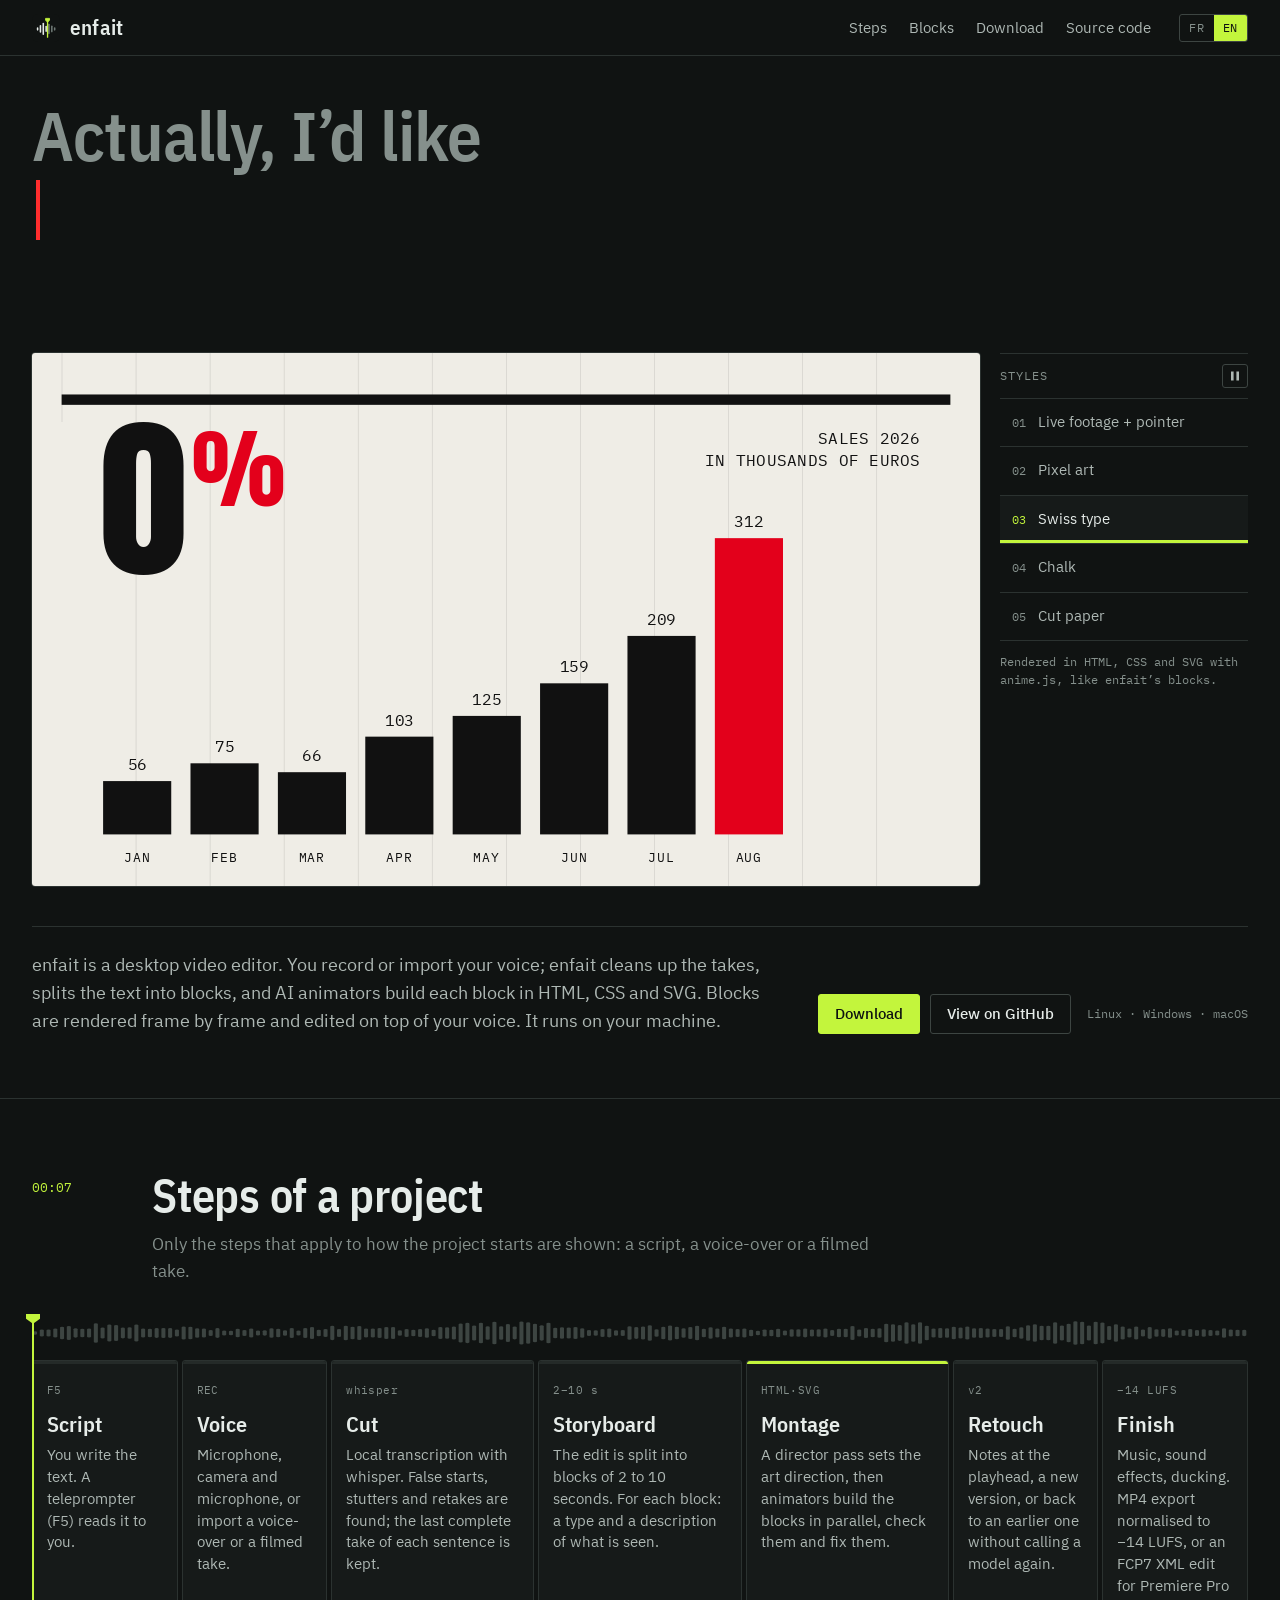
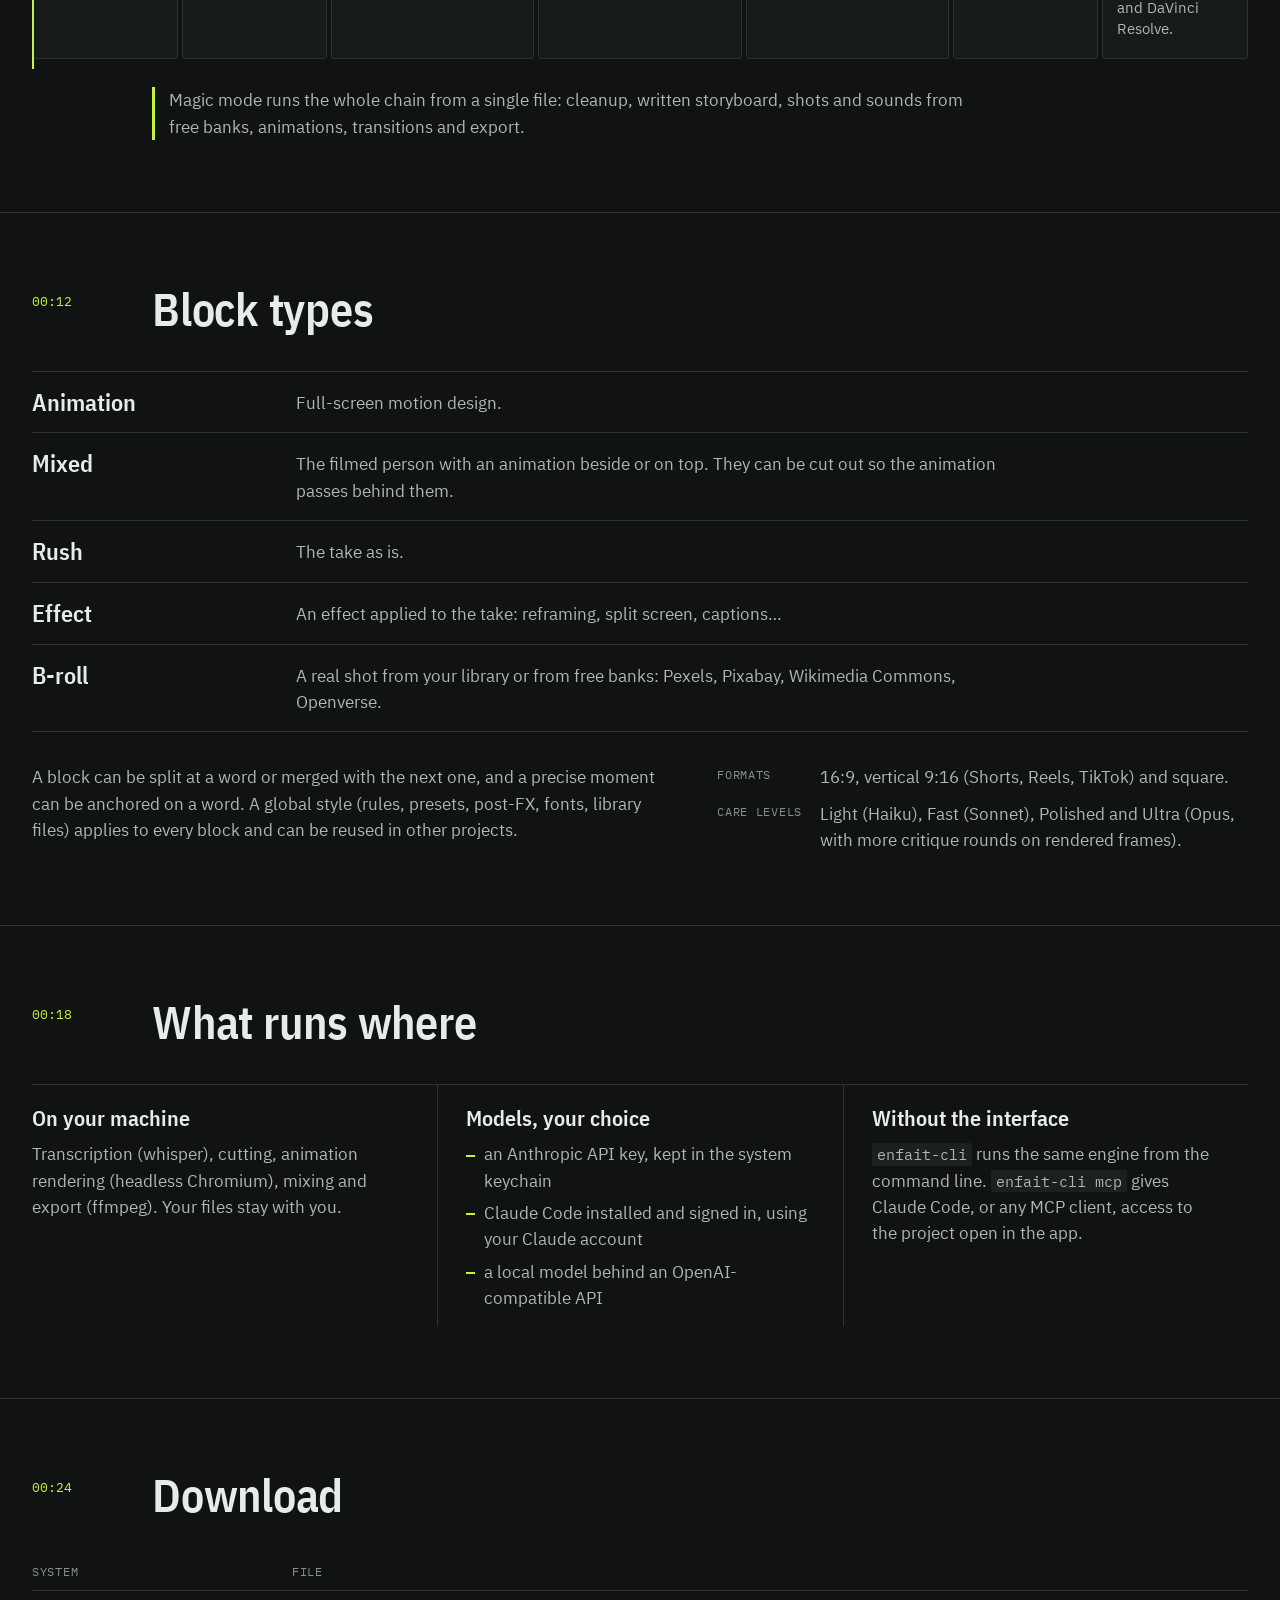
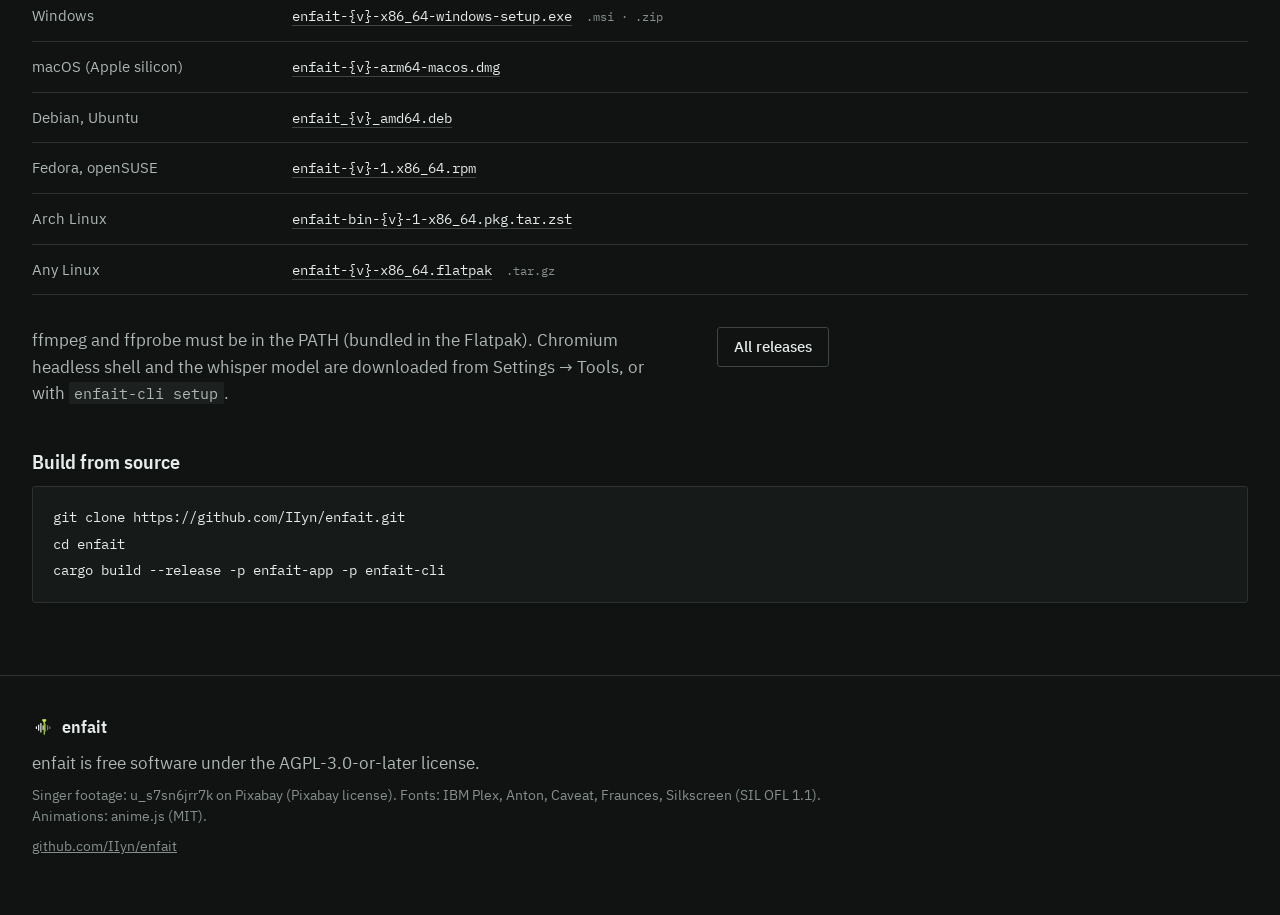
==== index.html @ 0bcc73df "website" ====
<!doctype html>
<html lang="fr">
<head>
  <meta charset="utf-8">
  <meta name="viewport" content="width=device-width, initial-scale=1">
  <title data-i18n="meta.title">enfait · montage vidéo et motion design sur votre machine</title>
  <meta name="description" data-i18n-attr="content:meta.desc" content="enfait est un logiciel de montage libre : il nettoie vos prises, découpe votre voix en blocs et fait animer chaque bloc en HTML, CSS et SVG. Linux, Windows, macOS.">
  <meta name="theme-color" content="#101312">
  <meta property="og:title" content="enfait">
  <meta property="og:image" content="media/singer.jpg">
  <link rel="icon" href="favicon.svg" type="image/svg+xml">
  <link rel="preload" href="fonts/IBMPlexSansCondensed-SemiBold.woff2" as="font" type="font/woff2" crossorigin>
  <link rel="stylesheet" href="css/site.css">
</head>
<body>
  <header class="top">
    <a class="brand" href="#">
      <img src="icon.svg" alt="" width="28" height="28">
      <span>enfait</span>
    </a>
    <nav class="nav">
      <a href="#etapes" data-i18n="nav.steps">Étapes</a>
      <a href="#blocs" data-i18n="nav.blocks">Blocs</a>
      <a href="#telecharger" data-i18n="nav.install">Télécharger</a>
      <a href="https://github.com/IIyn/enfait" data-i18n="nav.source">Code source</a>
    </nav>
    <div class="lang" role="group" aria-label="Langue / Language">
      <button type="button" data-lang="fr">FR</button>
      <button type="button" data-lang="en">EN</button>
    </div>
  </header>

  <main>
    <section class="hero">
      <h1 class="ask">
        <span class="ask-lead" data-i18n="hero.lead">En fait je voudrais</span>
        <span class="ask-wish" aria-live="polite"><span class="wish-text">une souris qui clique sur le micro de la chanteuse</span><span class="caret" aria-hidden="true"></span></span>
      </h1>

      <div class="deck">
        <div class="stage" data-scene="0">
          <div class="frame"></div>
        </div>
        <div class="side">
          <div class="side-head">
            <span data-i18n="hero.styles">Styles</span>
            <button type="button" class="pause" aria-pressed="false" data-i18n-attr="aria-label:a11y.pause" aria-label="Mettre en pause le défilement">
              <svg viewBox="0 0 12 12" width="12" height="12" aria-hidden="true"><rect class="i-pause" x="2" y="1.5" width="2.6" height="9"/><rect class="i-pause" x="7.4" y="1.5" width="2.6" height="9"/><path class="i-play" d="M3 1.5v9l7.5-4.5z"/></svg>
            </button>
          </div>
          <ol class="styles">
            <li><button type="button" data-i="0"><span class="n">01</span><span class="name" data-i18n="s.0">Prise réelle + curseur</span><span class="bar"><i></i></span></button></li>
            <li><button type="button" data-i="1"><span class="n">02</span><span class="name" data-i18n="s.1">Pixel art</span><span class="bar"><i></i></span></button></li>
            <li><button type="button" data-i="2"><span class="n">03</span><span class="name" data-i18n="s.2">Typo suisse</span><span class="bar"><i></i></span></button></li>
            <li><button type="button" data-i="3"><span class="n">04</span><span class="name" data-i18n="s.3">Craie</span><span class="bar"><i></i></span></button></li>
            <li><button type="button" data-i="4"><span class="n">05</span><span class="name" data-i18n="s.4">Papier découpé</span><span class="bar"><i></i></span></button></li>
          </ol>
          <p class="credit" data-i18n="hero.credit1">Vidéo : u_s7sn6jrr7k, Pixabay. Curseur et effets en HTML/SVG.</p>
        </div>
      </div>

      <div class="intro">
        <p data-i18n="hero.about">enfait est un logiciel de montage vidéo pour ordinateur. Vous enregistrez ou importez votre voix ; enfait nettoie les prises, découpe le texte en blocs, et des animateurs IA construisent chaque bloc en HTML, CSS et SVG. Le rendu se fait image par image, puis tout est monté sur votre voix. Le logiciel tourne sur votre machine.</p>
        <div class="actions">
          <a class="btn btn-main" href="#telecharger" data-i18n="hero.get">Télécharger</a>
          <a class="btn" href="https://github.com/IIyn/enfait" data-i18n="hero.github">Voir sur GitHub</a>
          <span class="os">Linux · Windows · macOS</span>
        </div>
      </div>
    </section>

    <section class="sec" id="etapes">
      <header class="sec-head">
        <span class="tc">00:07</span>
        <h2 data-i18n="steps.title">Étapes d’un projet</h2>
        <p data-i18n="steps.note">Seules les étapes utiles selon le point de départ s’affichent : un texte, une voix off ou une prise filmée.</p>
      </header>
      <div class="track">
        <svg class="wave" preserveAspectRatio="none" aria-hidden="true"></svg>
        <div class="playhead" aria-hidden="true"></div>
        <ol class="clips">
          <li style="--w:2"><span class="k">F5</span><h3 data-i18n="st.1.t">Texte</h3><p data-i18n="st.1.d">Vous écrivez le texte. Un prompteur (F5) vous le lit.</p></li>
          <li style="--w:2"><span class="k">REC</span><h3 data-i18n="st.2.t">Voix</h3><p data-i18n="st.2.d">Micro, caméra et micro, ou import d’une voix off ou d’une prise filmée.</p></li>
          <li style="--w:3"><span class="k">whisper</span><h3 data-i18n="st.3.t">Coupe</h3><p data-i18n="st.3.d">Transcription locale avec whisper. Faux départs, bégaiements et reprises sont repérés ; la dernière prise complète de chaque phrase est gardée.</p></li>
          <li style="--w:3"><span class="k">2–10 s</span><h3 data-i18n="st.4.t">Storyboard</h3><p data-i18n="st.4.d">Le montage est découpé en blocs de 2 à 10 secondes. Pour chaque bloc : un type et une description de ce qu’on voit.</p></li>
          <li style="--w:3"><span class="k">HTML·SVG</span><h3 data-i18n="st.5.t">Montage</h3><p data-i18n="st.5.d">Une passe de direction fixe la direction artistique, puis les animateurs créent les blocs en parallèle, les vérifient et les corrigent.</p></li>
          <li style="--w:2"><span class="k">v2</span><h3 data-i18n="st.6.t">Retouches</h3><p data-i18n="st.6.d">Notes à la tête de lecture, nouvelle version, ou retour à une version précédente sans rappeler de modèle.</p></li>
          <li style="--w:2"><span class="k">−14 LUFS</span><h3 data-i18n="st.7.t">Finition</h3><p data-i18n="st.7.d">Musique, bruitages, ducking. Export MP4 normalisé à −14 LUFS, ou XML FCP7 pour Premiere Pro et DaVinci Resolve.</p></li>
        </ol>
      </div>
      <p class="magic" data-i18n="steps.magic">Le mode magique enchaîne tout à partir d’un seul fichier : nettoyage, storyboard écrit, plans et sons de banques libres, animations, transitions et export.</p>
    </section>

    <section class="sec" id="blocs">
      <header class="sec-head">
        <span class="tc">00:12</span>
        <h2 data-i18n="blocks.title">Types de bloc</h2>
      </header>
      <dl class="rows">
        <div><dt data-i18n="bk.1.t">Animation</dt><dd data-i18n="bk.1.d">Motion design plein écran.</dd></div>
        <div><dt data-i18n="bk.2.t">Mixte</dt><dd data-i18n="bk.2.d">La personne filmée, avec une animation à côté ou par-dessus. Elle peut être détourée pour que l’animation passe derrière elle.</dd></div>
        <div><dt data-i18n="bk.3.t">Rush</dt><dd data-i18n="bk.3.d">La prise telle quelle.</dd></div>
        <div><dt data-i18n="bk.4.t">Effet</dt><dd data-i18n="bk.4.d">Un effet appliqué à la prise : recadrage, écran partagé, sous-titres…</dd></div>
        <div><dt data-i18n="bk.5.t">Plan d’illustration</dt><dd data-i18n="bk.5.d">Un vrai plan tiré de votre bibliothèque ou de banques libres : Pexels, Pixabay, Wikimedia Commons, Openverse.</dd></div>
      </dl>
      <div class="split">
        <p data-i18n="blocks.more">Un bloc se coupe sur un mot ou se fusionne avec le suivant, et un moment précis peut être ancré sur un mot. Un style global (règles, préréglages, post-FX, polices, fichiers de la bibliothèque) s’applique à tous les blocs et se réutilise dans d’autres projets.</p>
        <dl class="facts">
          <dt data-i18n="fmt.t">Formats</dt><dd data-i18n="fmt.d">16:9, vertical 9:16 (Shorts, Reels, TikTok) et carré.</dd>
          <dt data-i18n="care.t">Niveaux de soin</dt><dd data-i18n="care.d">Léger (Haiku), Rapide (Sonnet), Soigné et Ultra (Opus, avec plus de passes de critique sur les images rendues).</dd>
        </dl>
      </div>
    </section>

    <section class="sec" id="calcul">
      <header class="sec-head">
        <span class="tc">00:18</span>
        <h2 data-i18n="run.title">Ce qui tourne où</h2>
      </header>
      <div class="cols">
        <div>
          <h3 data-i18n="run.local.t">Sur votre machine</h3>
          <p data-i18n="run.local.d">Transcription (whisper), coupe, rendu des animations (Chromium headless), mixage et export (ffmpeg). Vos fichiers restent chez vous.</p>
        </div>
        <div>
          <h3 data-i18n="run.models.t">Modèles, au choix</h3>
          <ul class="dash">
            <li data-i18n="run.m1">une clé API Anthropic, rangée dans le trousseau du système</li>
            <li data-i18n="run.m2">Claude Code installé et connecté, qui utilise votre compte Claude</li>
            <li data-i18n="run.m3">un modèle local derrière une API compatible OpenAI</li>
          </ul>
        </div>
        <div>
          <h3 data-i18n="run.cli.t">Sans interface</h3>
          <p data-i18n-html="run.cli.d"><code>enfait-cli</code> fait tourner le même moteur en ligne de commande. <code>enfait-cli mcp</code> donne à Claude Code, ou à tout client MCP, l’accès au projet ouvert dans l’application.</p>
        </div>
      </div>
    </section>

    <section class="sec" id="telecharger">
      <header class="sec-head">
        <span class="tc">00:24</span>
        <h2 data-i18n="install.title">Télécharger</h2>
        <p class="ver"></p>
      </header>
      <table class="dl">
        <thead><tr><th data-i18n="install.sys">Système</th><th data-i18n="install.file">Fichier</th></tr></thead>
        <tbody>
          <tr><td>Windows</td><td><a data-asset="enfait-{v}-x86_64-windows-setup.exe">enfait-{v}-x86_64-windows-setup.exe</a> <span class="alt">.msi · .zip</span></td></tr>
          <tr><td>macOS (Apple silicon)</td><td><a data-asset="enfait-{v}-arm64-macos.dmg">enfait-{v}-arm64-macos.dmg</a></td></tr>
          <tr><td>Debian, Ubuntu</td><td><a data-asset="enfait_{v}_amd64.deb">enfait_{v}_amd64.deb</a></td></tr>
          <tr><td>Fedora, openSUSE</td><td><a data-asset="enfait-{v}-1.x86_64.rpm">enfait-{v}-1.x86_64.rpm</a></td></tr>
          <tr><td>Arch Linux</td><td><a data-asset="enfait-bin-{v}-1-x86_64.pkg.tar.zst">enfait-bin-{v}-1-x86_64.pkg.tar.zst</a></td></tr>
          <tr><td data-i18n="install.any">Tout Linux</td><td><a data-asset="enfait-{v}-x86_64.flatpak">enfait-{v}-x86_64.flatpak</a> <span class="alt">.tar.gz</span></td></tr>
        </tbody>
      </table>
      <div class="split">
        <p data-i18n-html="install.req">Il faut ffmpeg et ffprobe dans le PATH (inclus dans le Flatpak). Chromium headless shell et le modèle whisper se téléchargent depuis Réglages → Outils, ou avec <code>enfait-cli setup</code>.</p>
        <a class="btn" href="https://github.com/IIyn/enfait/releases" data-i18n="install.all">Toutes les versions</a>
      </div>
      <h3 class="build" data-i18n="install.build">Compiler depuis les sources</h3>
      <pre class="code"><code>git clone https://github.com/IIyn/enfait.git
cd enfait
cargo build --release -p enfait-app -p enfait-cli</code></pre>
    </section>
  </main>

  <footer class="foot">
    <div class="foot-brand"><img src="icon.svg" alt="" width="22" height="22"> enfait</div>
    <p data-i18n="foot.license">enfait est un logiciel libre sous licence AGPL-3.0-or-later.</p>
    <p class="small" data-i18n="foot.credits">Vidéo de la chanteuse : u_s7sn6jrr7k sur Pixabay (licence Pixabay). Polices : IBM Plex, Anton, Caveat, Fraunces, Silkscreen (SIL OFL 1.1). Animations : anime.js (MIT).</p>
    <p class="small"><a href="https://github.com/IIyn/enfait">github.com/IIyn/enfait</a></p>
  </footer>

  <script src="vendor/anime/anime.umd.min.js"></script>
  <script src="js/i18n.js"></script>
  <script src="js/scenes.js"></script>
  <script src="js/site.js"></script>
</body>
</html>
---- css/site.css ----
@font-face { font-family: "Plex Cond"; src: url(../fonts/IBMPlexSansCondensed-SemiBold.woff2) format("woff2"); font-weight: 600; font-display: swap; }
@font-face { font-family: "Plex"; src: url(../fonts/IBMPlexSans-Regular.woff2) format("woff2"); font-weight: 400; font-display: swap; }
@font-face { font-family: "Plex"; src: url(../fonts/IBMPlexSans-Medium.woff2) format("woff2"); font-weight: 500; font-display: swap; }
@font-face { font-family: "Plex Mono"; src: url(../fonts/IBMPlexMono-Regular.woff2) format("woff2"); font-weight: 400; font-display: swap; }
@font-face { font-family: "Anton"; src: url(../fonts/Anton-Regular.woff2) format("woff2"); font-display: swap; }
@font-face { font-family: "Caveat"; src: url(../fonts/Caveat-Variable.woff2) format("woff2"); font-weight: 400 700; font-display: swap; }
@font-face { font-family: "Fraunces"; src: url(../fonts/Fraunces-VariableItalic.woff2) format("woff2"); font-style: italic; font-weight: 100 900; font-display: swap; }
@font-face { font-family: "Silkscreen"; src: url(../fonts/Silkscreen-Regular.woff2) format("woff2"); font-display: swap; }

:root {
  --bg: #101312;
  --bg-2: #161A19;
  --bg-3: #1C211F;
  --bg-4: #242A28;
  --line: #2B3230;
  --line-2: #3D4542;
  --tx: #E6ECE9;
  --tx-2: #AEB8B4;
  --tx-3: #85908C;
  --acc: #C3F53C;
  --on-acc: #0E1110;
  --gut: 32px;
  --max: 1360px;
  --hold: 7000ms;
  color-scheme: dark;
}

* { box-sizing: border-box; }
html { -webkit-text-size-adjust: 100%; scroll-behavior: smooth; }
@media (prefers-reduced-motion: reduce) { html { scroll-behavior: auto; } }
body {
  margin: 0;
  background: var(--bg);
  color: var(--tx);
  font: 400 17px/1.55 "Plex", system-ui, sans-serif;
  overflow-x: hidden;
}
a { color: inherit; }
code { font-family: "Plex Mono", ui-monospace, monospace; font-size: .9em; background: var(--bg-3); padding: .08em .35em; border-radius: 2px; }
h1, h2, h3 { margin: 0; font-weight: 600; }
::selection { background: var(--acc); color: var(--on-acc); }
:focus-visible { outline: 2px solid var(--acc); outline-offset: 2px; }

/* Top bar ------------------------------------------------------------ */
.top {
  position: sticky; top: 0; z-index: 20;
  display: flex; align-items: center; gap: 28px;
  height: 56px; padding: 0 var(--gut);
  background: var(--bg);
  border-bottom: 1px solid var(--line);
}
.brand { display: flex; align-items: center; gap: 10px; text-decoration: none; font: 600 21px/1 "Plex Cond", sans-serif; letter-spacing: .01em; }
.nav { display: flex; gap: 22px; margin-left: auto; }
.nav a { color: var(--tx-2); text-decoration: none; font-size: 15px; }
.nav a:hover { color: var(--tx); }
.lang { display: flex; border: 1px solid var(--line-2); border-radius: 3px; overflow: hidden; }
.lang button {
  font: 400 12px/1 "Plex Mono", monospace; letter-spacing: .06em;
  color: var(--tx-3); background: none; border: 0; padding: 7px 9px; cursor: pointer;
}
.lang button[aria-pressed="true"] { background: var(--acc); color: var(--on-acc); }

/* Hero --------------------------------------------------------------- */
.hero { max-width: var(--max); margin: 0 auto; padding: 44px var(--gut) 64px; }
.ask {
  --fs: clamp(34px, 5.4vw, 80px);
  font: 600 var(--fs)/1.02 "Plex Cond", sans-serif;
  letter-spacing: -.012em;
  margin-bottom: 30px;
}
.ask-lead { display: block; color: var(--tx-3); }
.ask-wish { display: block; height: calc(var(--fs) * 2.2); max-width: 22em; }
.caret {
  display: inline-block; width: .06em; height: .86em; margin-left: .06em;
  background: var(--acc); vertical-align: -.06em;
  animation: blink 1s steps(1) infinite;
}
@keyframes blink { 50% { opacity: 0; } }

/* The end of the sentence takes the look of the render it asks for. */
.ask-wish[data-style="0"] .wish-text { color: var(--tx); }
.ask-wish[data-style="0"] .wish-text { background: linear-gradient(var(--acc), var(--acc)) 0 92% / 100% .09em no-repeat; }
.ask-wish[data-style="1"] { font-family: "Silkscreen", monospace; font-weight: 400; font-size: .74em; line-height: 1.32; letter-spacing: 0; }
.ask-wish[data-style="1"] .wish-text { color: #FFEC27; text-shadow: .07em .07em 0 #FF004D; }
.ask-wish[data-style="2"] { font-family: "Anton", sans-serif; font-weight: 400; text-transform: uppercase; letter-spacing: .005em; line-height: 1.06; }
.ask-wish[data-style="2"] .wish-text { color: #F2F0EA; }
.ask-wish[data-style="2"] .caret { background: #FF2D2D; }
.ask-wish[data-style="3"] { font-family: "Caveat", cursive; font-weight: 600; font-size: 1.12em; line-height: .98; letter-spacing: .005em; }
.ask-wish[data-style="3"] .wish-text { color: #EEF0E6; text-shadow: 0 0 1px rgba(238,240,230,.6), .02em .01em 0 rgba(238,240,230,.18); }
.ask-wish[data-style="4"] { font-family: "Fraunces", serif; font-style: italic; font-weight: 600; letter-spacing: -.01em; }
.ask-wish[data-style="4"] .wish-text { color: #E9D3AE; }
.ask-wish[data-style="4"] .wish-text .w { display: inline-block; white-space: nowrap; }
.ask-wish[data-style="4"] .wish-text .w span { display: inline-block; }

.deck { display: grid; grid-template-columns: minmax(0, 1fr) 248px; gap: 20px; align-items: start; }
.stage {
  position: relative; aspect-ratio: 16 / 9; overflow: hidden;
  background: #000; border-radius: 3px;
  outline: 1px solid var(--line);
}
.frame { position: absolute; left: 0; top: 0; width: 1280px; height: 720px; transform-origin: 0 0; overflow: hidden; }
.frame > * { position: absolute; }

.side { border-top: 1px solid var(--line); }
.side-head {
  display: flex; align-items: center; justify-content: space-between;
  padding: 10px 0; color: var(--tx-3);
  font: 400 12px/1 "Plex Mono", monospace; letter-spacing: .08em; text-transform: uppercase;
}
.pause { background: none; border: 1px solid var(--line-2); border-radius: 3px; color: var(--tx-2); padding: 5px 6px; cursor: pointer; display: grid; }
.pause svg { fill: currentColor; }
.pause .i-play { display: none; }
.pause[aria-pressed="true"] .i-pause { display: none; }
.pause[aria-pressed="true"] .i-play { display: block; }
.styles { list-style: none; margin: 0; padding: 0; }
.styles button {
  position: relative; display: flex; gap: 12px; align-items: baseline;
  width: 100%; padding: 13px 12px 15px; text-align: left; cursor: pointer;
  background: none; color: var(--tx-2); border: 0; border-top: 1px solid var(--line);
  font: 400 15px/1.3 "Plex", sans-serif;
}
.styles li:last-child button { border-bottom: 1px solid var(--line); }
.styles button:hover { color: var(--tx); background: var(--bg-2); }
.styles .n { font: 400 12px/1 "Plex Mono", monospace; color: var(--tx-3); }
.styles .is-active { background: var(--bg-2); color: var(--tx); }
.styles .is-active .n { color: var(--acc); }
.styles .bar { position: absolute; left: 0; right: 0; bottom: 0; height: 3px; background: transparent; }
.styles .bar i { display: block; height: 100%; width: 0; background: var(--acc); }
.styles .is-active .bar { background: var(--bg-4); }
.styles .is-active .bar i { animation: cooldown var(--hold) linear forwards; }
.hero.is-paused .styles .bar i { animation-play-state: paused; }
@keyframes cooldown { from { width: 0; } to { width: 100%; } }
.credit { margin: 12px 0 0; color: var(--tx-3); font: 400 12px/1.5 "Plex Mono", monospace; }

.intro {
  display: grid; grid-template-columns: minmax(0, 1fr) auto; gap: 24px 48px; align-items: end;
  margin-top: 40px; padding-top: 24px; border-top: 1px solid var(--line);
}
.intro p { margin: 0; max-width: 46em; color: var(--tx-2); font-size: 18px; }
.actions { display: flex; flex-wrap: wrap; gap: 10px; align-items: center; }
.os { font: 400 12px/1 "Plex Mono", monospace; color: var(--tx-3); margin-left: 6px; }
.btn {
  display: inline-block; padding: 10px 16px; border-radius: 3px;
  border: 1px solid var(--line-2); text-decoration: none;
  font: 500 15px/1.2 "Plex", sans-serif; color: var(--tx); white-space: nowrap;
}
.btn:hover { border-color: var(--tx-3); }
.btn-main { background: var(--acc); border-color: var(--acc); color: var(--on-acc); }
.btn-main:hover { background: #D2FA63; border-color: #D2FA63; }

/* Sections ----------------------------------------------------------- */
.sec { max-width: var(--max); margin: 0 auto; padding: 72px var(--gut); border-top: 1px solid var(--line); }
.sec-head { display: grid; grid-template-columns: 96px minmax(0, 1fr); gap: 4px 24px; margin-bottom: 36px; }
.sec-head .tc { font: 400 13px/2.6 "Plex Mono", monospace; color: var(--acc); }
.sec-head h2 { font: 600 clamp(30px, 3.6vw, 46px)/1.08 "Plex Cond", sans-serif; letter-spacing: -.005em; }
.sec-head p { grid-column: 2; margin: 6px 0 0; color: var(--tx-3); max-width: 44em; }
.sec-head .ver { font-family: "Plex Mono", monospace; font-size: 13px; }

/* Steps as clips on a timeline */
.track { position: relative; padding-top: 40px; }
.wave { position: absolute; left: 0; right: 0; top: 0; width: 100%; height: 26px; }
.wave rect { fill: var(--line-2); transition: fill .2s; }
.wave rect.lit { fill: var(--tx-2); }
.playhead {
  --p: 0;
  position: absolute; top: -6px; bottom: -10px; width: 2px; background: var(--acc);
  left: calc(var(--p) * 100%); z-index: 2; pointer-events: none;
}
.playhead::before {
  content: ""; position: absolute; top: 0; left: -6px; width: 14px; height: 10px;
  background: var(--acc); clip-path: polygon(0 0, 100% 0, 100% 50%, 50% 100%, 0 50%);
}
.clips { list-style: none; margin: 0; padding: 0; display: flex; gap: 4px; }
.clips li {
  flex: var(--w) 1 0; min-width: 0;
  background: var(--bg-2); border: 1px solid var(--line); border-radius: 3px;
  padding: 14px 14px 18px; position: relative;
}
.clips li::before { content: ""; position: absolute; left: 0; right: 0; top: 0; height: 3px; background: var(--bg-4); border-radius: 3px 3px 0 0; }
.clips li:nth-child(5)::before { background: var(--acc); }
.clips .k { font: 400 11px/1 "Plex Mono", monospace; color: var(--tx-3); letter-spacing: .04em; }
.clips h3 { font: 600 22px/1.15 "Plex Cond", sans-serif; margin: 10px 0 8px; }
.clips p { margin: 0; font-size: 14.5px; line-height: 1.5; color: var(--tx-2); }
.magic { margin: 28px 0 0 120px; max-width: 48em; color: var(--tx-2); padding-left: 14px; border-left: 3px solid var(--acc); }

/* Block types */
.rows { margin: 0; }
.rows > div { display: grid; grid-template-columns: 240px minmax(0, 1fr); gap: 24px; padding: 16px 0; border-top: 1px solid var(--line); }
.rows > div:last-child { border-bottom: 1px solid var(--line); }
.rows dt { font: 600 24px/1.2 "Plex Cond", sans-serif; }
.rows dd { margin: 0; color: var(--tx-2); max-width: 44em; padding-top: 2px; }
.split { display: grid; grid-template-columns: minmax(0, 1.2fr) minmax(0, 1fr); gap: 48px; margin-top: 32px; align-items: start; }
.split > p { margin: 0; color: var(--tx-2); }
.split > .btn { justify-self: start; }
.facts { margin: 0; display: grid; grid-template-columns: auto 1fr; gap: 10px 18px; }
.facts dt { font: 400 12px/1.9 "Plex Mono", monospace; color: var(--tx-3); text-transform: uppercase; letter-spacing: .06em; }
.facts dd { margin: 0; color: var(--tx-2); }

/* What runs where */
.cols { display: grid; grid-template-columns: repeat(3, minmax(0, 1fr)); gap: 0; border-top: 1px solid var(--line); }
.cols > div { padding: 20px 28px 8px 0; }
.cols > div + div { padding-left: 28px; border-left: 1px solid var(--line); }
.cols h3 { font: 600 22px/1.2 "Plex Cond", sans-serif; margin-bottom: 10px; }
.cols p { margin: 0; color: var(--tx-2); }
.dash { list-style: none; margin: 0; padding: 0; color: var(--tx-2); }
.dash li { padding-left: 18px; position: relative; margin-bottom: 6px; }
.dash li::before { content: ""; position: absolute; left: 0; top: .78em; width: 9px; height: 2px; background: var(--acc); }

/* Download */
.dl { width: 100%; border-collapse: collapse; font-size: 15px; }
.dl th { text-align: left; font: 400 12px/1 "Plex Mono", monospace; color: var(--tx-3); text-transform: uppercase; letter-spacing: .06em; padding: 0 0 12px; }
.dl td { padding: 13px 0; border-top: 1px solid var(--line); vertical-align: baseline; }
.dl tr:last-child td { border-bottom: 1px solid var(--line); }
.dl td:first-child { width: 260px; color: var(--tx-2); padding-right: 20px; }
.dl a { font-family: "Plex Mono", monospace; font-size: 14px; text-decoration: none; border-bottom: 1px solid var(--line-2); word-break: break-all; }
.dl a:hover { color: var(--acc); border-color: var(--acc); }
.dl .alt { font: 400 12px "Plex Mono", monospace; color: var(--tx-3); margin-left: 10px; }
.build { font: 600 20px/1.2 "Plex Cond", sans-serif; margin: 44px 0 12px; }
.code { margin: 0; padding: 18px 20px; background: var(--bg-2); border: 1px solid var(--line); border-radius: 3px; overflow-x: auto; }
.code code { background: none; padding: 0; font-size: 14px; line-height: 1.7; color: var(--tx); }

/* Footer */
.foot { max-width: var(--max); margin: 0 auto; padding: 40px var(--gut) 56px; border-top: 1px solid var(--line); color: var(--tx-2); }
.foot p { margin: 8px 0 0; max-width: 60em; }
.foot .small { font-size: 14px; color: var(--tx-3); }
.foot-brand { display: flex; align-items: center; gap: 8px; color: var(--tx); font: 600 18px/1 "Plex Cond", sans-serif; margin-bottom: 12px; }

/* Scene 1: footage + pointer ---------------------------------------- */
.s1-video { inset: 0; width: 100%; height: 100%; object-fit: cover; filter: saturate(.35) brightness(.72); transition: filter .5s; }
.is-on .s1-video { filter: saturate(1.1) brightness(1); }
.s1-fx { inset: 0; width: 100%; height: 100%; overflow: visible; }
.s1-rings circle { fill: none; stroke: #C3F53C; opacity: 0; }
.s1-arcs path { fill: none; stroke: #C3F53C; stroke-width: 7; stroke-linecap: round; }
.s1-cursor { left: 1400px; top: 0; filter: drop-shadow(0 6px 8px rgba(0,0,0,.45)); }
.s1-cursor svg { display: block; transform-origin: 9px 6px; }
.s1-meter { left: 48px; bottom: 44px; display: flex; gap: 5px; align-items: flex-end; height: 80px; opacity: 0; }
.s1-meter i { width: 8px; height: 100%; background: #C3F53C; transform-origin: bottom; transform: scaleY(.1); transition: transform 90ms linear; }
.s1-rec {
  left: 48px; top: 44px; opacity: 0;
  display: flex; align-items: center; gap: 10px;
  padding: 10px 16px; background: #0E1110; color: #E6ECE9;
  font: 400 26px/1 "Plex Mono", monospace; letter-spacing: .12em; border-radius: 3px;
}
.s1-rec span { width: 16px; height: 16px; border-radius: 50%; background: #C3F53C; }

/* Scene 2: pixel art */
.stage[data-scene="1"] { background: #000; }
.s2-canvas { inset: 0; width: 100%; height: 100%; image-rendering: pixelated; image-rendering: crisp-edges; }
.s2-count {
  left: 0; right: 0; top: 150px; text-align: center;
  font: 400 120px/1 "Silkscreen", monospace; color: #FFF1E8; text-shadow: 10px 10px 0 #1D2B53;
}
.s2-count.is-go { color: #FFEC27; text-shadow: 10px 10px 0 #FF004D; font-size: 104px; }

/* Scene 3: Swiss type */
.stage[data-scene="2"] .frame { background: #EFEDE6; }
.s3-grid { inset: 0; display: grid; grid-template-columns: repeat(12, 1fr); padding: 0 40px; }
.s3-grid i { position: relative; border-left: 1px solid rgba(17,17,17,.12); transform-origin: top; }
.s3-rule { left: 40px; right: 40px; top: 56px; height: 14px; background: #111; transform-origin: left; }
.s3-label { right: 80px; top: 100px; text-align: right; font: 400 22px/1.35 "Plex Mono", monospace; color: #111; text-transform: uppercase; letter-spacing: .04em; }
.s3-big { left: 92px; top: 96px; display: flex; align-items: flex-start; font: 400 238px/.86 "Anton", sans-serif; color: #111; letter-spacing: -.01em; }
.s3-pct { color: #E3001B; font-size: .5em; margin-left: 8px; line-height: 1; }
.s3-bars { inset: 0; }
.s3-bar { position: absolute; bottom: 70px; background: #111; transform-origin: bottom; }
.s3-bar.is-last { background: #E3001B; }
.s3-bar b { position: absolute; left: 0; right: 0; top: -34px; text-align: center; font: 400 22px/1 "Plex Mono", monospace; color: #111; }
.s3-month { position: absolute; bottom: 30px; text-align: center; font: 400 18px/1 "Plex Mono", monospace; color: #111; letter-spacing: .06em; }
.s3-line { inset: 0; width: 100%; height: 100%; }
.s3-line polyline { fill: none; stroke: #E3001B; stroke-width: 6; stroke-linejoin: round; stroke-linecap: square; transform: translateY(-62px); }

/* Scene 4: chalk */
.stage[data-scene="3"] .frame { background: radial-gradient(120% 90% at 40% 40%, #24443A 0%, #1A3129 60%, #142620 100%); }
.s4-svg { inset: 0; width: 100%; height: 100%; }
.s4-word { left: 900px; top: 200px; font: 700 96px/1 "Caveat", cursive; color: #EEF0E6; rotate: -7deg; opacity: 0; text-shadow: 0 0 2px rgba(238,240,230,.5); }

/* Scene 5: cut paper */
.stage[data-scene="4"] .frame { background: #D8BE94; }
.s5-svg { inset: 0; width: 100%; height: 100%; }
.s5-svg .s5-sun, .s5-svg .s5-cup, .s5-svg .s5-saucer, .s5-svg .s5-table { transform-box: fill-box; transform-origin: center; }
.s5-tag {
  left: 150px; top: 150px; opacity: 0;
  padding: 14px 26px 16px; background: #F6F1E7; color: #2E2016;
  font: italic 600 44px/1 "Fraunces", serif;
  box-shadow: 4px 6px 0 rgba(58,38,20,.25);
}

/* Small screens ------------------------------------------------------ */
@media (max-width: 1080px) {
  .deck { grid-template-columns: 1fr; }
  .styles { display: grid; grid-template-columns: repeat(5, minmax(0, 1fr)); }
  .styles button { flex-direction: column; gap: 6px; border-bottom: 1px solid var(--line); padding: 12px 10px 14px; font-size: 14px; }
  .styles li + li button { border-left: 1px solid var(--line); }
  .side { border-top: 0; }
  .clips { flex-wrap: wrap; }
  .clips li { flex: 1 1 calc(33% - 4px); }
  .cols { grid-template-columns: 1fr; }
  .cols > div + div { padding-left: 0; border-left: 0; border-top: 1px solid var(--line); }
}
@media (max-width: 720px) {
  :root { --gut: 16px; }
  .nav { display: none; }
  .lang { margin-left: auto; }
  .hero { padding-top: 28px; }
  .ask-wish { height: calc(var(--fs) * 3.3); }
  .styles { grid-template-columns: repeat(5, minmax(0, 1fr)); }
  .styles .name { display: none; }
  .styles button { align-items: center; }
  .styles .is-active .name { display: none; }
  .intro { grid-template-columns: 1fr; }
  .sec { padding: 52px var(--gut); }
  .sec-head { grid-template-columns: 1fr; }
  .sec-head p { grid-column: 1; }
  .clips { flex-direction: column; }
  .clips li { flex: none; }
  .wave, .playhead { display: none; }
  .track { padding-top: 0; }
  .magic { margin-left: 0; }
  .rows > div { grid-template-columns: 1fr; gap: 4px; }
  .split { grid-template-columns: 1fr; gap: 24px; }
  .dl td:first-child { width: auto; }
  .dl td { display: block; border-top: 0; padding: 4px 0; }
  .dl td:first-child { border-top: 1px solid var(--line); padding-top: 12px; }
  .dl tr:last-child td { border-bottom: 0; }
  .dl thead { display: none; }
}
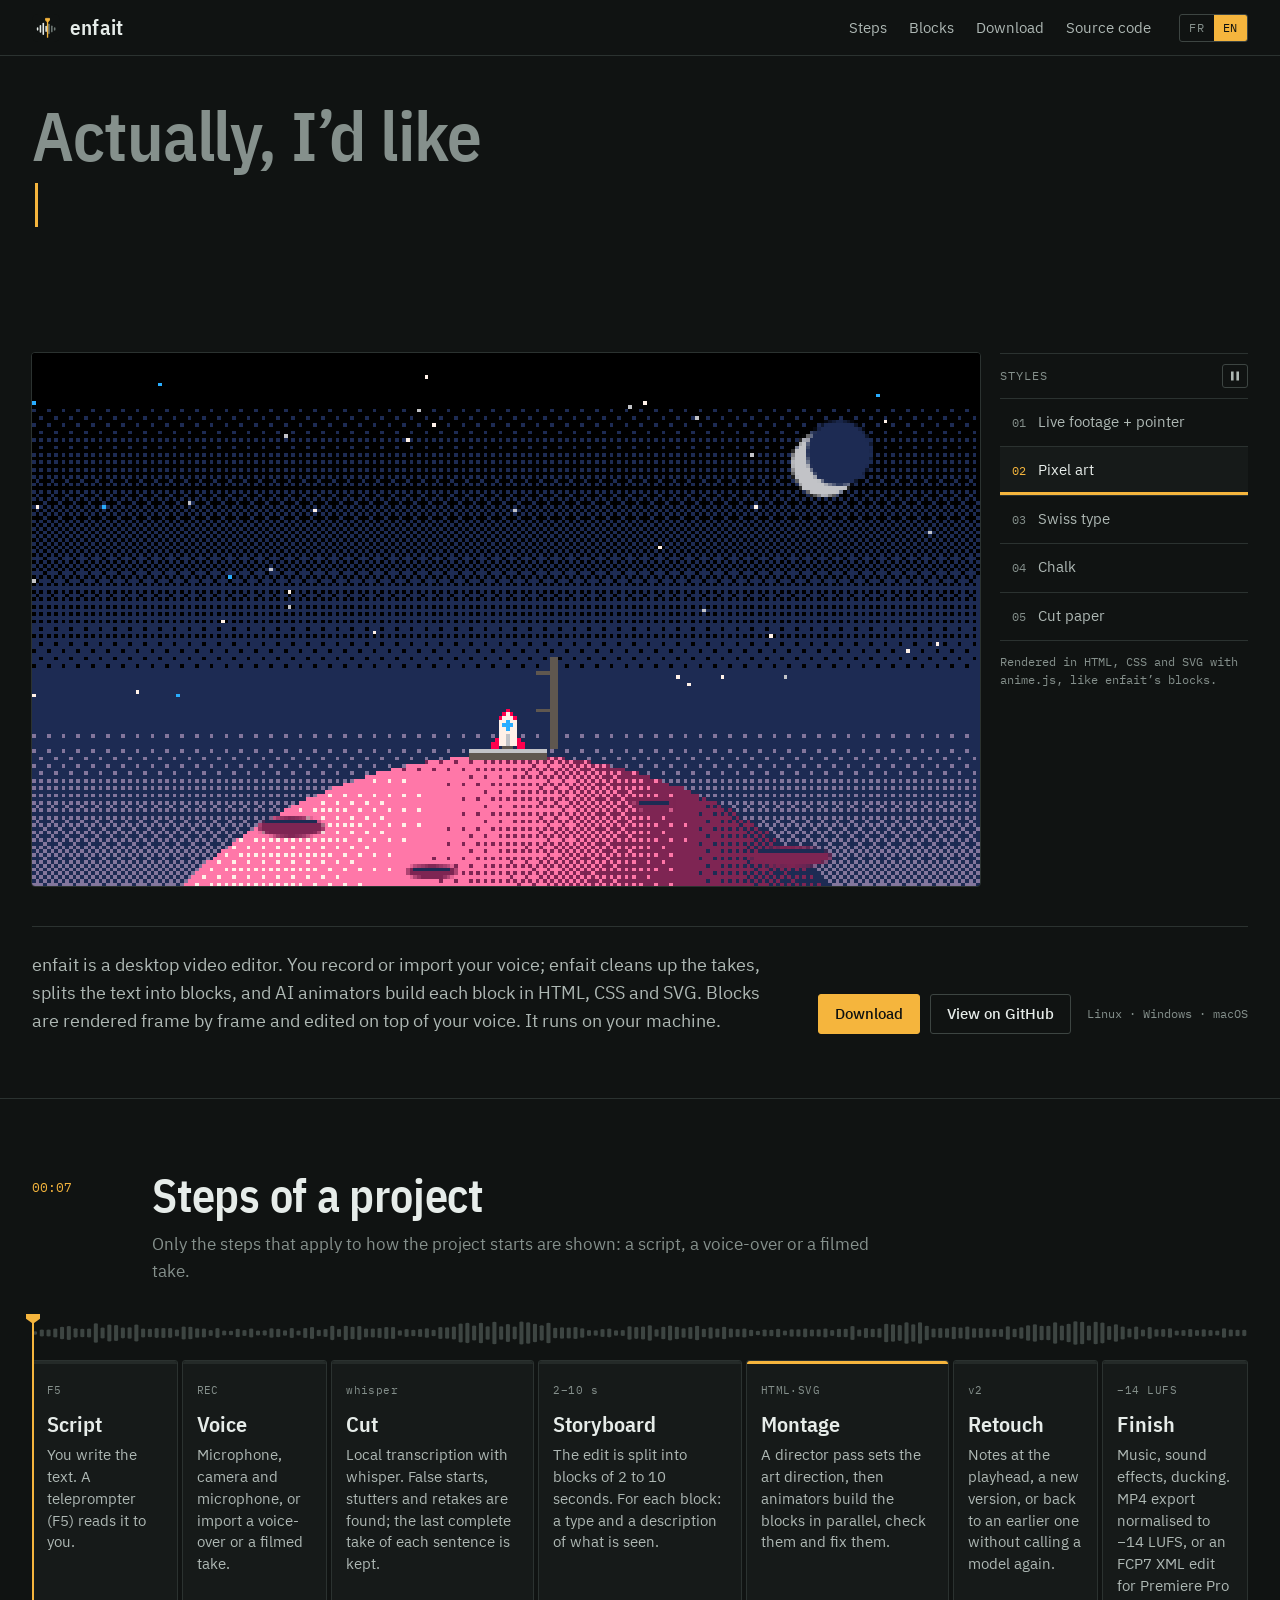
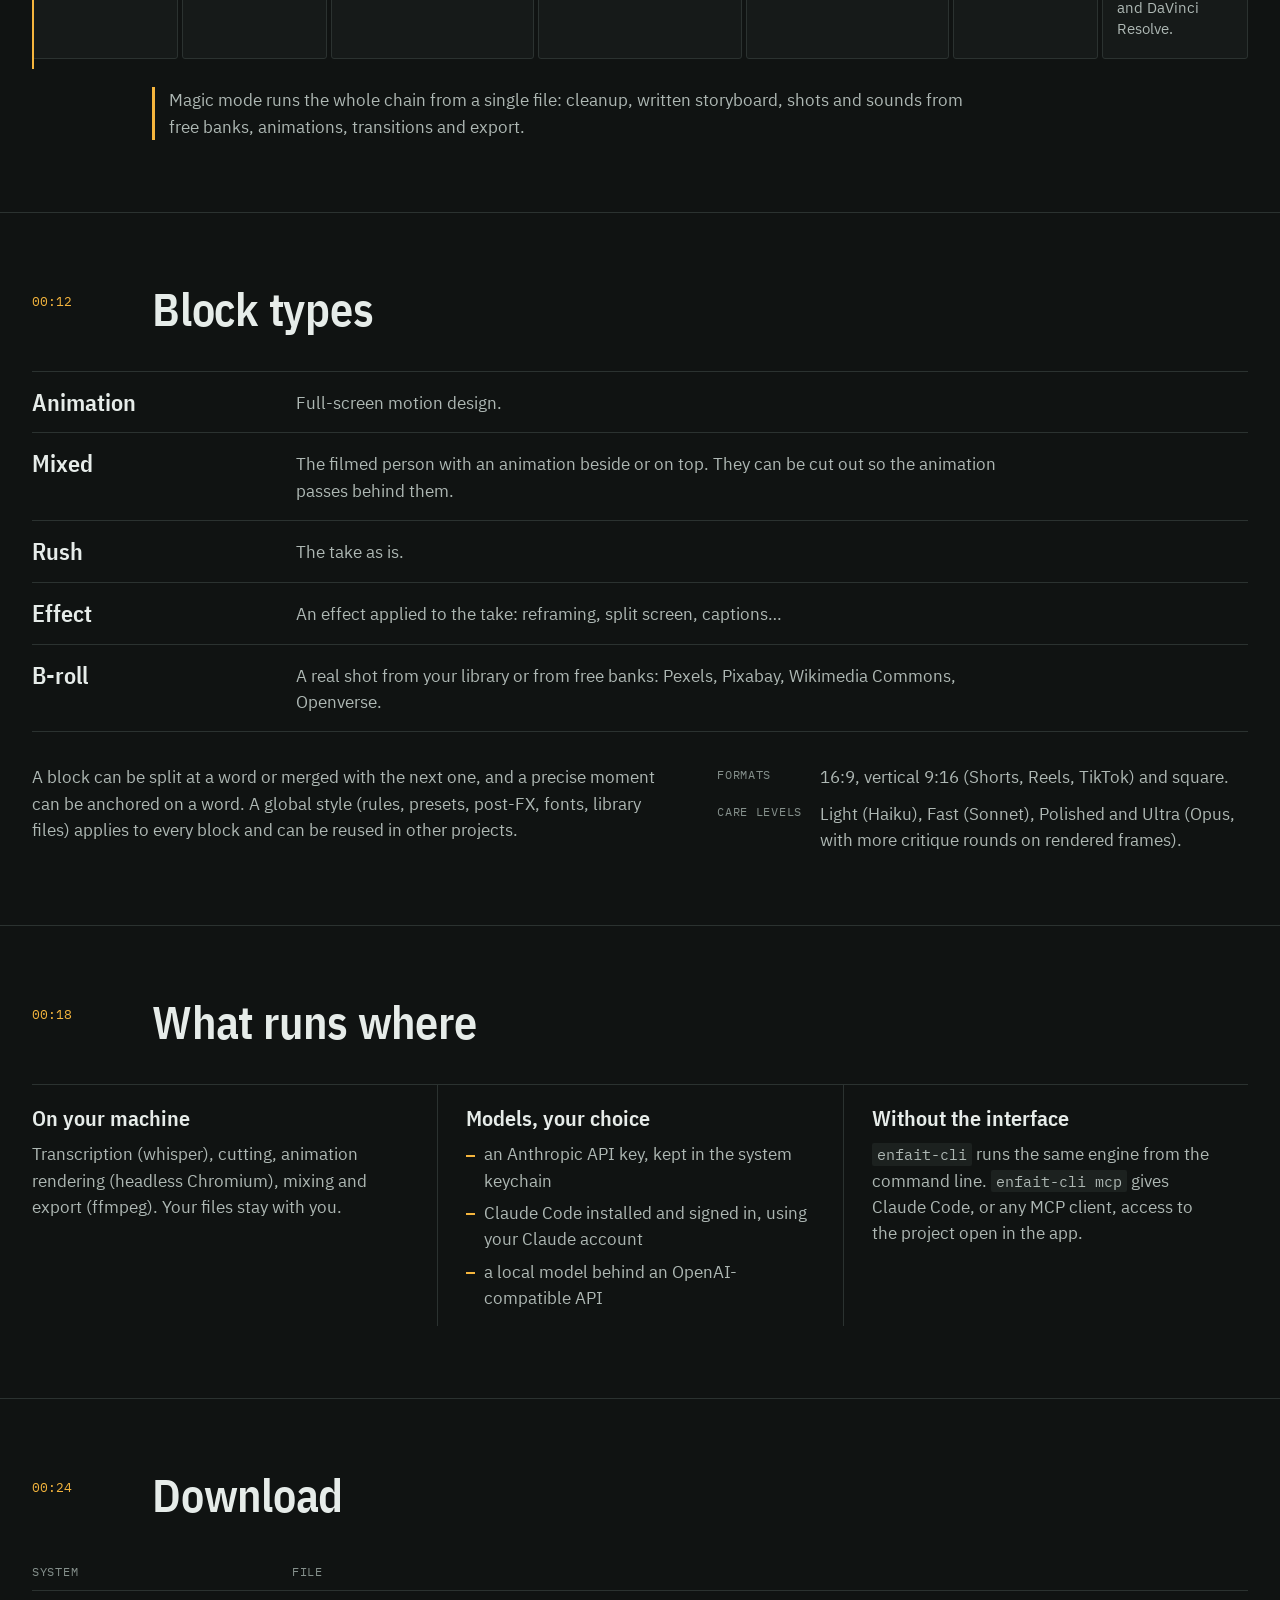
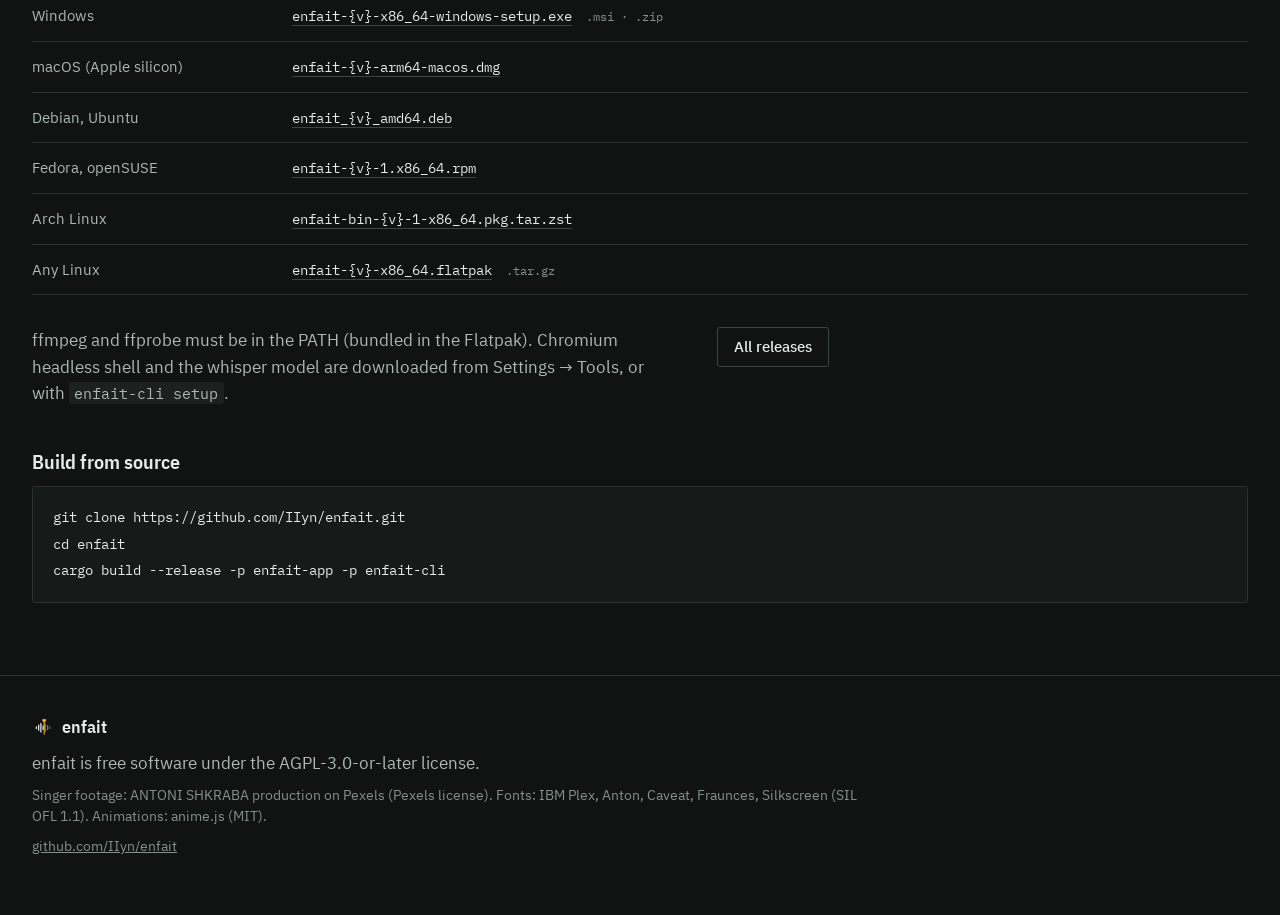
==== commit f2c43e26: "new colour" ====
--- a/index.html
+++ b/index.html
@@ -34,7 +34,7 @@
     <section class="hero">
       <h1 class="ask">
         <span class="ask-lead" data-i18n="hero.lead">En fait je voudrais</span>
-        <span class="ask-wish" aria-live="polite"><span class="wish-text">une souris qui clique sur le micro de la chanteuse</span><span class="caret" aria-hidden="true"></span></span>
+        <span class="ask-wish" aria-live="polite"><span class="wish-text">une souris qui clique sur le micro du chanteur</span><span class="caret" aria-hidden="true"></span></span>
       </h1>
 
       <div class="deck">
@@ -55,7 +55,7 @@
             <li><button type="button" data-i="3"><span class="n">04</span><span class="name" data-i18n="s.3">Craie</span><span class="bar"><i></i></span></button></li>
             <li><button type="button" data-i="4"><span class="n">05</span><span class="name" data-i18n="s.4">Papier découpé</span><span class="bar"><i></i></span></button></li>
           </ol>
-          <p class="credit" data-i18n="hero.credit1">Vidéo : u_s7sn6jrr7k, Pixabay. Curseur et effets en HTML/SVG.</p>
+          <p class="credit" data-i18n="hero.credit1">Vidéo : ANTONI SHKRABA production, Pexels. Curseur et effets en HTML/SVG.</p>
         </div>
       </div>
 
@@ -168,7 +168,7 @@
   <footer class="foot">
     <div class="foot-brand"><img src="icon.svg" alt="" width="22" height="22"> enfait</div>
     <p data-i18n="foot.license">enfait est un logiciel libre sous licence AGPL-3.0-or-later.</p>
-    <p class="small" data-i18n="foot.credits">Vidéo de la chanteuse : u_s7sn6jrr7k sur Pixabay (licence Pixabay). Polices : IBM Plex, Anton, Caveat, Fraunces, Silkscreen (SIL OFL 1.1). Animations : anime.js (MIT).</p>
+    <p class="small" data-i18n="foot.credits">Vidéo du chanteur : ANTONI SHKRABA production sur Pexels (licence Pexels). Polices : IBM Plex, Anton, Caveat, Fraunces, Silkscreen (SIL OFL 1.1). Animations : anime.js (MIT).</p>
     <p class="small"><a href="https://github.com/IIyn/enfait">github.com/IIyn/enfait</a></p>
   </footer>
 
--- a/css/site.css
+++ b/css/site.css
@@ -17,7 +17,7 @@
   --tx: #E6ECE9;
   --tx-2: #AEB8B4;
   --tx-3: #85908C;
-  --acc: #C3F53C;
+  --acc: #F5B53D;
   --on-acc: #0E1110;
   --gut: 32px;
   --max: 1360px;
@@ -146,7 +146,7 @@
 }
 .btn:hover { border-color: var(--tx-3); }
 .btn-main { background: var(--acc); border-color: var(--acc); color: var(--on-acc); }
-.btn-main:hover { background: #D2FA63; border-color: #D2FA63; }
+.btn-main:hover { background: #F8C765; border-color: #F8C765; }
 
 /* Sections ----------------------------------------------------------- */
 .sec { max-width: var(--max); margin: 0 auto; padding: 72px var(--gut); border-top: 1px solid var(--line); }
@@ -229,19 +229,19 @@
 .s1-video { inset: 0; width: 100%; height: 100%; object-fit: cover; filter: saturate(.35) brightness(.72); transition: filter .5s; }
 .is-on .s1-video { filter: saturate(1.1) brightness(1); }
 .s1-fx { inset: 0; width: 100%; height: 100%; overflow: visible; }
-.s1-rings circle { fill: none; stroke: #C3F53C; opacity: 0; }
-.s1-arcs path { fill: none; stroke: #C3F53C; stroke-width: 7; stroke-linecap: round; }
+.s1-rings circle { fill: none; stroke: #F5B53D; opacity: 0; }
+.s1-arcs path { fill: none; stroke: #F5B53D; stroke-width: 7; stroke-linecap: round; }
 .s1-cursor { left: 1400px; top: 0; filter: drop-shadow(0 6px 8px rgba(0,0,0,.45)); }
 .s1-cursor svg { display: block; transform-origin: 9px 6px; }
 .s1-meter { left: 48px; bottom: 44px; display: flex; gap: 5px; align-items: flex-end; height: 80px; opacity: 0; }
-.s1-meter i { width: 8px; height: 100%; background: #C3F53C; transform-origin: bottom; transform: scaleY(.1); transition: transform 90ms linear; }
+.s1-meter i { width: 8px; height: 100%; background: #F5B53D; transform-origin: bottom; transform: scaleY(.1); transition: transform 90ms linear; }
 .s1-rec {
   left: 48px; top: 44px; opacity: 0;
   display: flex; align-items: center; gap: 10px;
   padding: 10px 16px; background: #0E1110; color: #E6ECE9;
   font: 400 26px/1 "Plex Mono", monospace; letter-spacing: .12em; border-radius: 3px;
 }
-.s1-rec span { width: 16px; height: 16px; border-radius: 50%; background: #C3F53C; }
+.s1-rec span { width: 16px; height: 16px; border-radius: 50%; background: #F5B53D; }
 
 /* Scene 2: pixel art */
 .stage[data-scene="1"] { background: #000; }
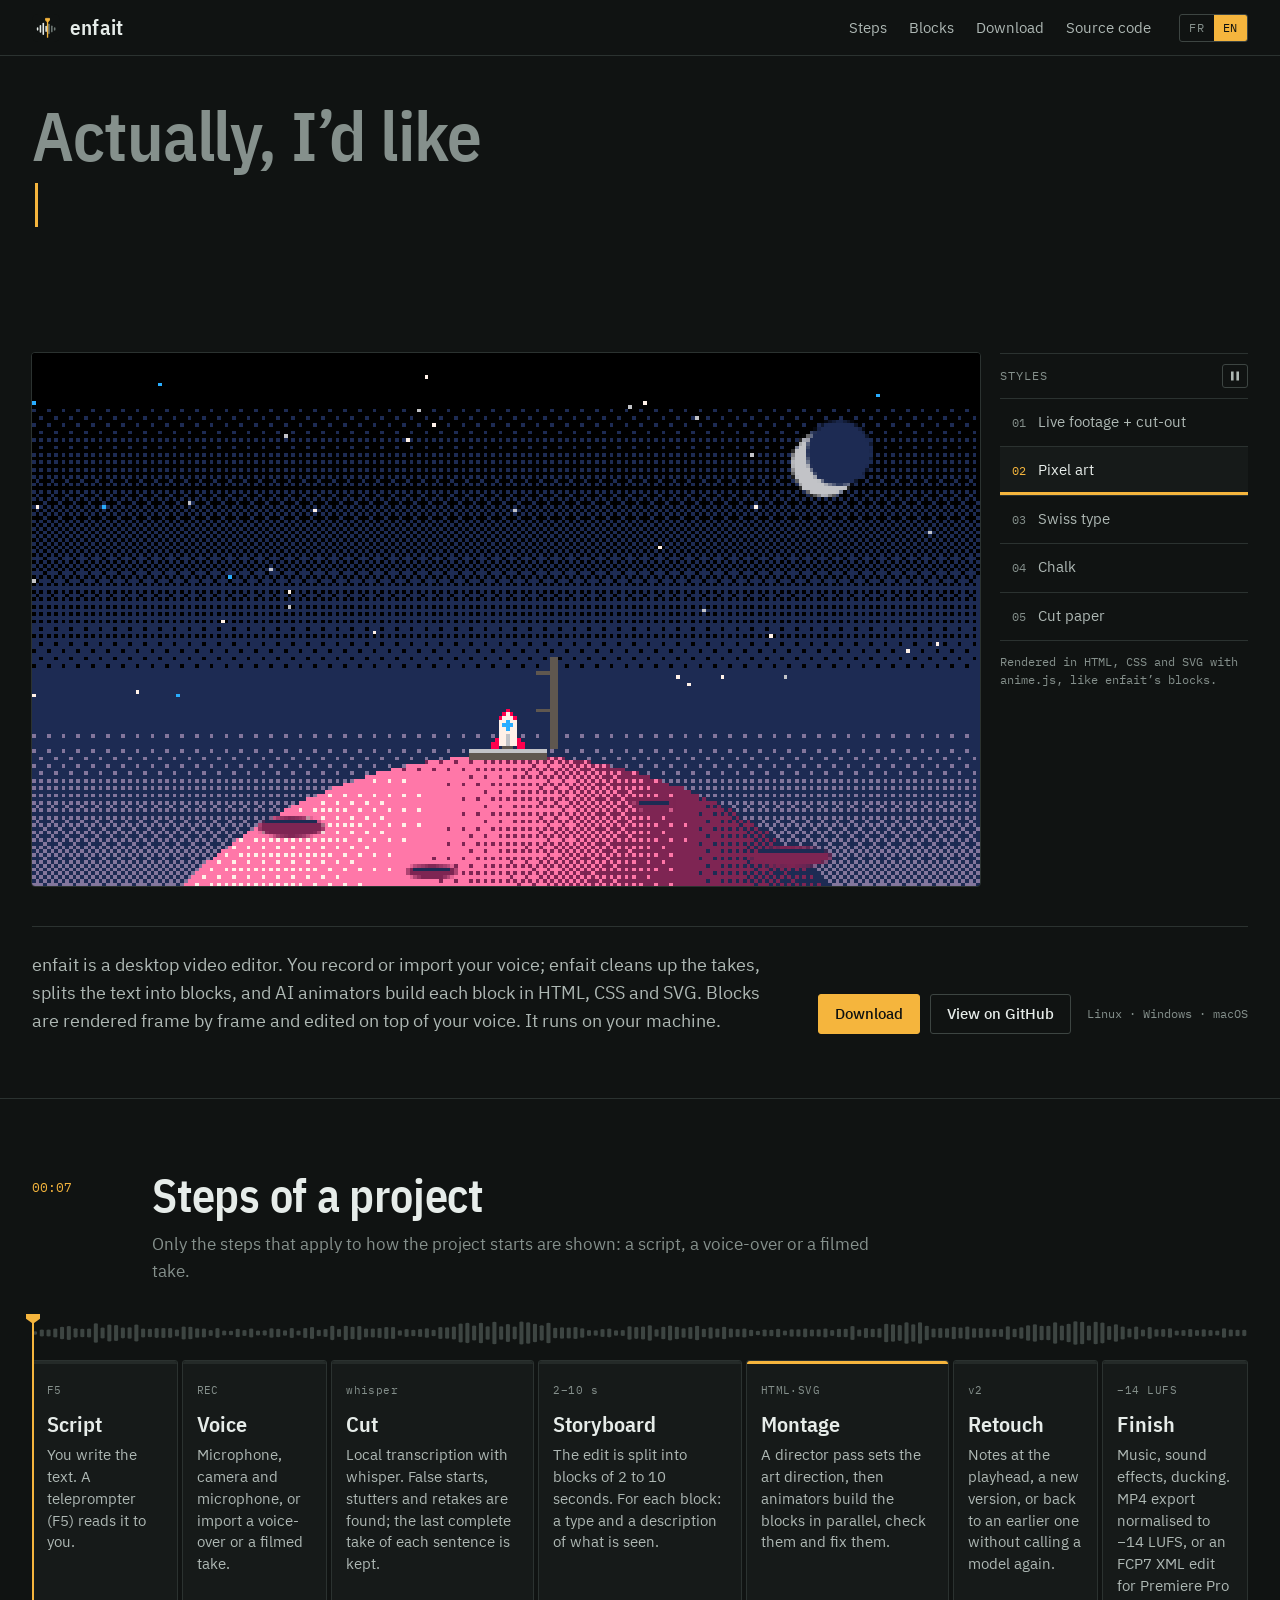
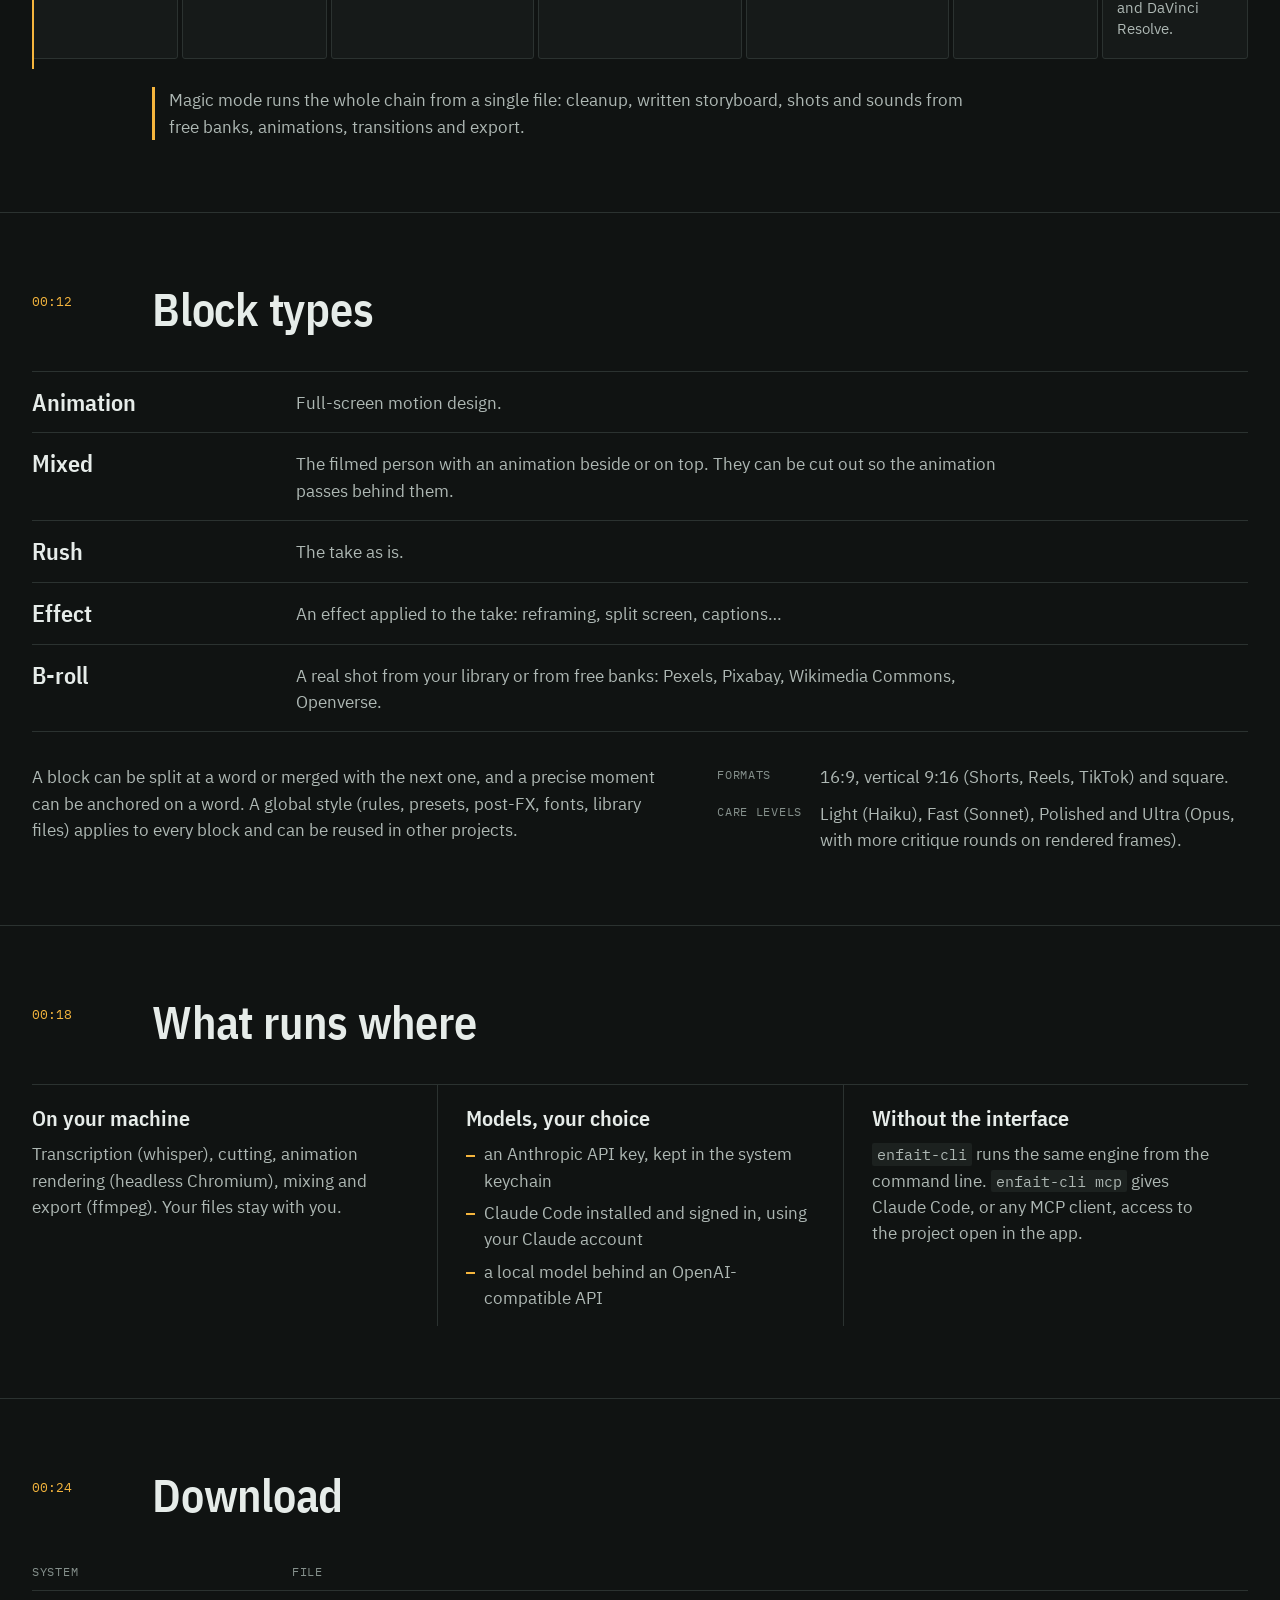
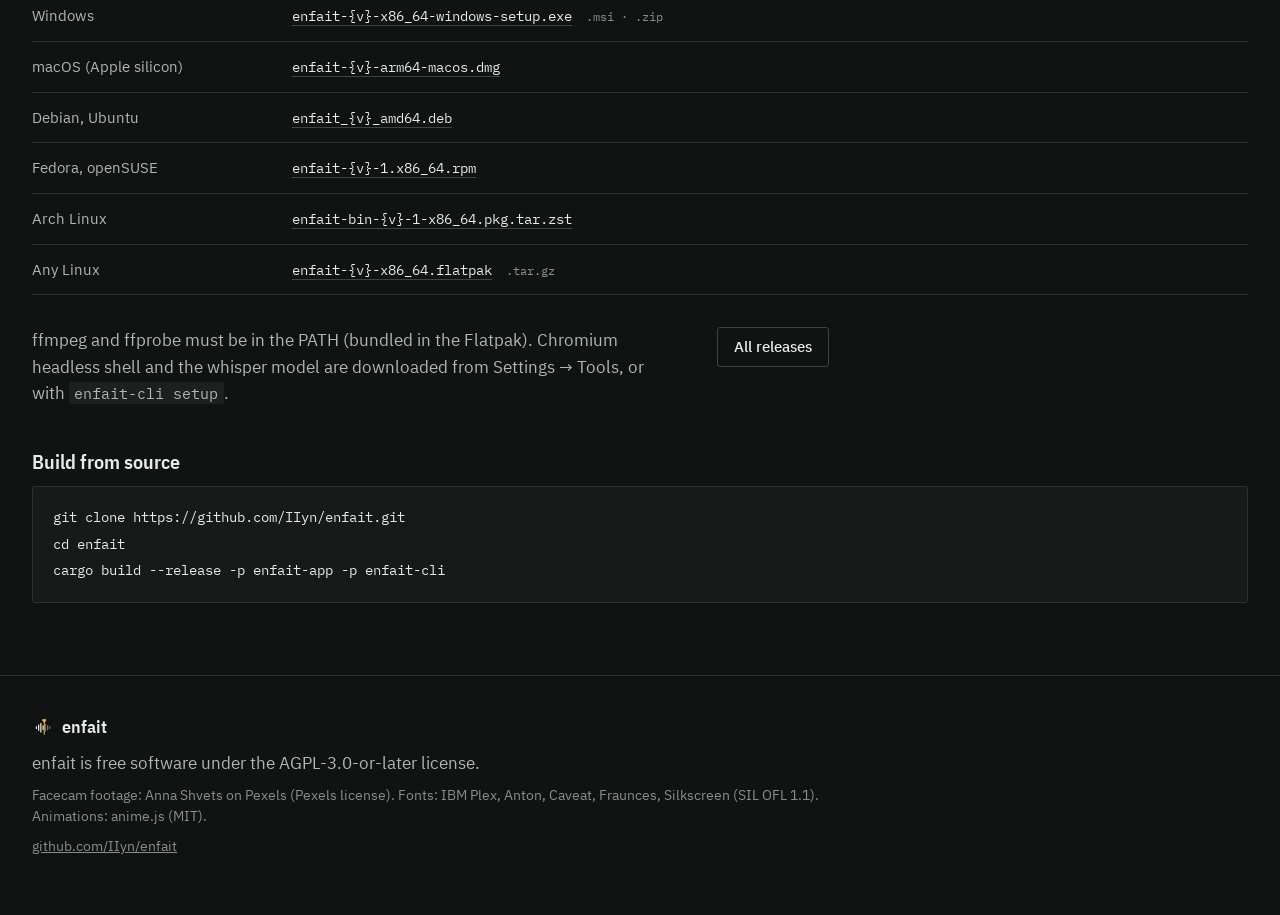
==== commit e22f8d7f: "new motion replacing singer" ====
--- a/index.html
+++ b/index.html
@@ -7,7 +7,7 @@
   <meta name="description" data-i18n-attr="content:meta.desc" content="enfait est un logiciel de montage libre : il nettoie vos prises, découpe votre voix en blocs et fait animer chaque bloc en HTML, CSS et SVG. Linux, Windows, macOS.">
   <meta name="theme-color" content="#101312">
   <meta property="og:title" content="enfait">
-  <meta property="og:image" content="media/singer.jpg">
+  <meta property="og:image" content="media/facecam.jpg">
   <link rel="icon" href="favicon.svg" type="image/svg+xml">
   <link rel="preload" href="fonts/IBMPlexSansCondensed-SemiBold.woff2" as="font" type="font/woff2" crossorigin>
   <link rel="stylesheet" href="css/site.css">
@@ -34,7 +34,7 @@
     <section class="hero">
       <h1 class="ask">
         <span class="ask-lead" data-i18n="hero.lead">En fait je voudrais</span>
-        <span class="ask-wish" aria-live="polite"><span class="wish-text">une souris qui clique sur le micro du chanteur</span><span class="caret" aria-hidden="true"></span></span>
+        <span class="ask-wish" aria-live="polite"><span class="wish-text">une pause, une souris qui me détoure, puis un bouton s’abonner</span><span class="caret" aria-hidden="true"></span></span>
       </h1>
 
       <div class="deck">
@@ -49,13 +49,13 @@
             </button>
           </div>
           <ol class="styles">
-            <li><button type="button" data-i="0"><span class="n">01</span><span class="name" data-i18n="s.0">Prise réelle + curseur</span><span class="bar"><i></i></span></button></li>
+            <li><button type="button" data-i="0"><span class="n">01</span><span class="name" data-i18n="s.0">Prise réelle + détourage</span><span class="bar"><i></i></span></button></li>
             <li><button type="button" data-i="1"><span class="n">02</span><span class="name" data-i18n="s.1">Pixel art</span><span class="bar"><i></i></span></button></li>
             <li><button type="button" data-i="2"><span class="n">03</span><span class="name" data-i18n="s.2">Typo suisse</span><span class="bar"><i></i></span></button></li>
             <li><button type="button" data-i="3"><span class="n">04</span><span class="name" data-i18n="s.3">Craie</span><span class="bar"><i></i></span></button></li>
             <li><button type="button" data-i="4"><span class="n">05</span><span class="name" data-i18n="s.4">Papier découpé</span><span class="bar"><i></i></span></button></li>
           </ol>
-          <p class="credit" data-i18n="hero.credit1">Vidéo : ANTONI SHKRABA production, Pexels. Curseur et effets en HTML/SVG.</p>
+          <p class="credit" data-i18n="hero.credit1">Vidéo : Anna Shvets, Pexels. Curseur, détourage et effets en HTML/SVG.</p>
         </div>
       </div>
 
@@ -168,7 +168,7 @@
   <footer class="foot">
     <div class="foot-brand"><img src="icon.svg" alt="" width="22" height="22"> enfait</div>
     <p data-i18n="foot.license">enfait est un logiciel libre sous licence AGPL-3.0-or-later.</p>
-    <p class="small" data-i18n="foot.credits">Vidéo du chanteur : ANTONI SHKRABA production sur Pexels (licence Pexels). Polices : IBM Plex, Anton, Caveat, Fraunces, Silkscreen (SIL OFL 1.1). Animations : anime.js (MIT).</p>
+    <p class="small" data-i18n="foot.credits">Vidéo facecam : Anna Shvets sur Pexels (licence Pexels). Polices : IBM Plex, Anton, Caveat, Fraunces, Silkscreen (SIL OFL 1.1). Animations : anime.js (MIT).</p>
     <p class="small"><a href="https://github.com/IIyn/enfait">github.com/IIyn/enfait</a></p>
   </footer>
 
--- a/css/site.css
+++ b/css/site.css
@@ -225,23 +225,41 @@
 .foot .small { font-size: 14px; color: var(--tx-3); }
 .foot-brand { display: flex; align-items: center; gap: 8px; color: var(--tx); font: 600 18px/1 "Plex Cond", sans-serif; margin-bottom: 12px; }
 
-/* Scene 1: footage + pointer ---------------------------------------- */
-.s1-video { inset: 0; width: 100%; height: 100%; object-fit: cover; filter: saturate(.35) brightness(.72); transition: filter .5s; }
-.is-on .s1-video { filter: saturate(1.1) brightness(1); }
-.s1-fx { inset: 0; width: 100%; height: 100%; overflow: visible; }
-.s1-rings circle { fill: none; stroke: #F5B53D; opacity: 0; }
-.s1-arcs path { fill: none; stroke: #F5B53D; stroke-width: 7; stroke-linecap: round; }
-.s1-cursor { left: 1400px; top: 0; filter: drop-shadow(0 6px 8px rgba(0,0,0,.45)); }
+/* Scene 1: footage, pause, cut-out, subscribe ------------------------ */
+.s1-shot, .s1-video, .s1-still, .s1-dim, .s1-cut, .s1-fx { position: absolute; inset: 0; width: 100%; height: 100%; }
+.s1-still { opacity: 0; }
+.is-frozen .s1-still { opacity: 1; }
+.s1-video { object-fit: cover; }
+.s1-dim { background: #050706; opacity: 0; }
+.s1-cut { opacity: 0; }
+.is-cut .s1-cut { opacity: 1; filter: brightness(1.08) saturate(1.1); }
+.s1-fx { overflow: visible; }
+.s1-line, .s1-glow { fill: none; stroke: #F5B53D; stroke-linejoin: round; stroke-linecap: round; }
+.s1-line { stroke-width: 5; }
+.s1-glow { stroke-width: 22; opacity: .28; filter: blur(8px); }
+.s1-ring { fill: none; stroke: #F5B53D; opacity: 0; }
+.s1-paused { left: 580px; top: 300px; width: 120px; height: 120px; border-radius: 50%; background: rgba(0,0,0,.55); display: flex; align-items: center; justify-content: center; gap: 16px; opacity: 0; }
+.s1-paused i { width: 14px; height: 46px; background: #fff; border-radius: 2px; }
+.s1-cursor { left: -100px; top: 690px; filter: drop-shadow(0 6px 8px rgba(0,0,0,.45)); }
 .s1-cursor svg { display: block; transform-origin: 9px 6px; }
-.s1-meter { left: 48px; bottom: 44px; display: flex; gap: 5px; align-items: flex-end; height: 80px; opacity: 0; }
-.s1-meter i { width: 8px; height: 100%; background: #F5B53D; transform-origin: bottom; transform: scaleY(.1); transition: transform 90ms linear; }
-.s1-rec {
-  left: 48px; top: 44px; opacity: 0;
-  display: flex; align-items: center; gap: 10px;
-  padding: 10px 16px; background: #0E1110; color: #E6ECE9;
-  font: 400 26px/1 "Plex Mono", monospace; letter-spacing: .12em; border-radius: 3px;
-}
-.s1-rec span { width: 16px; height: 16px; border-radius: 50%; background: #F5B53D; }
+.s1-sub {
+  left: 40px; top: 44px; opacity: 0;
+  display: flex; align-items: center; gap: 16px;
+  padding: 14px 18px 14px 14px; border-radius: 16px;
+  background: rgba(14,17,16,.82); color: #fff;
+  font: 500 24px/1.15 "Plex", sans-serif;
+}
+.s1-avatar { width: 56px; height: 56px; border-radius: 50%; background: #F5B53D url(../icon.svg) center / 34px no-repeat; }
+.s1-chan { display: flex; flex-direction: column; width: 170px; }
+.s1-chan b { font-weight: 600; }
+.s1-chan small { font-size: 17px; color: #AEB6B2; }
+.s1-btn { position: relative; display: grid; width: 168px; padding: 12px 0; border-radius: 999px; background: #E5262A; color: #fff; font-weight: 600; }
+.s1-btn > span { grid-area: 1 / 1; text-align: center; }
+.s1-done { visibility: hidden; }
+.is-sub .s1-btn { background: #3A403E; color: #E6ECE9; }
+.is-sub .s1-label { visibility: hidden; }
+.is-sub .s1-done { visibility: visible; }
+.s1-bell { flex: none; fill: #fff; opacity: 0; transform-origin: 50% 12%; margin-left: -4px; }
 
 /* Scene 2: pixel art */
 .stage[data-scene="1"] { background: #000; }
